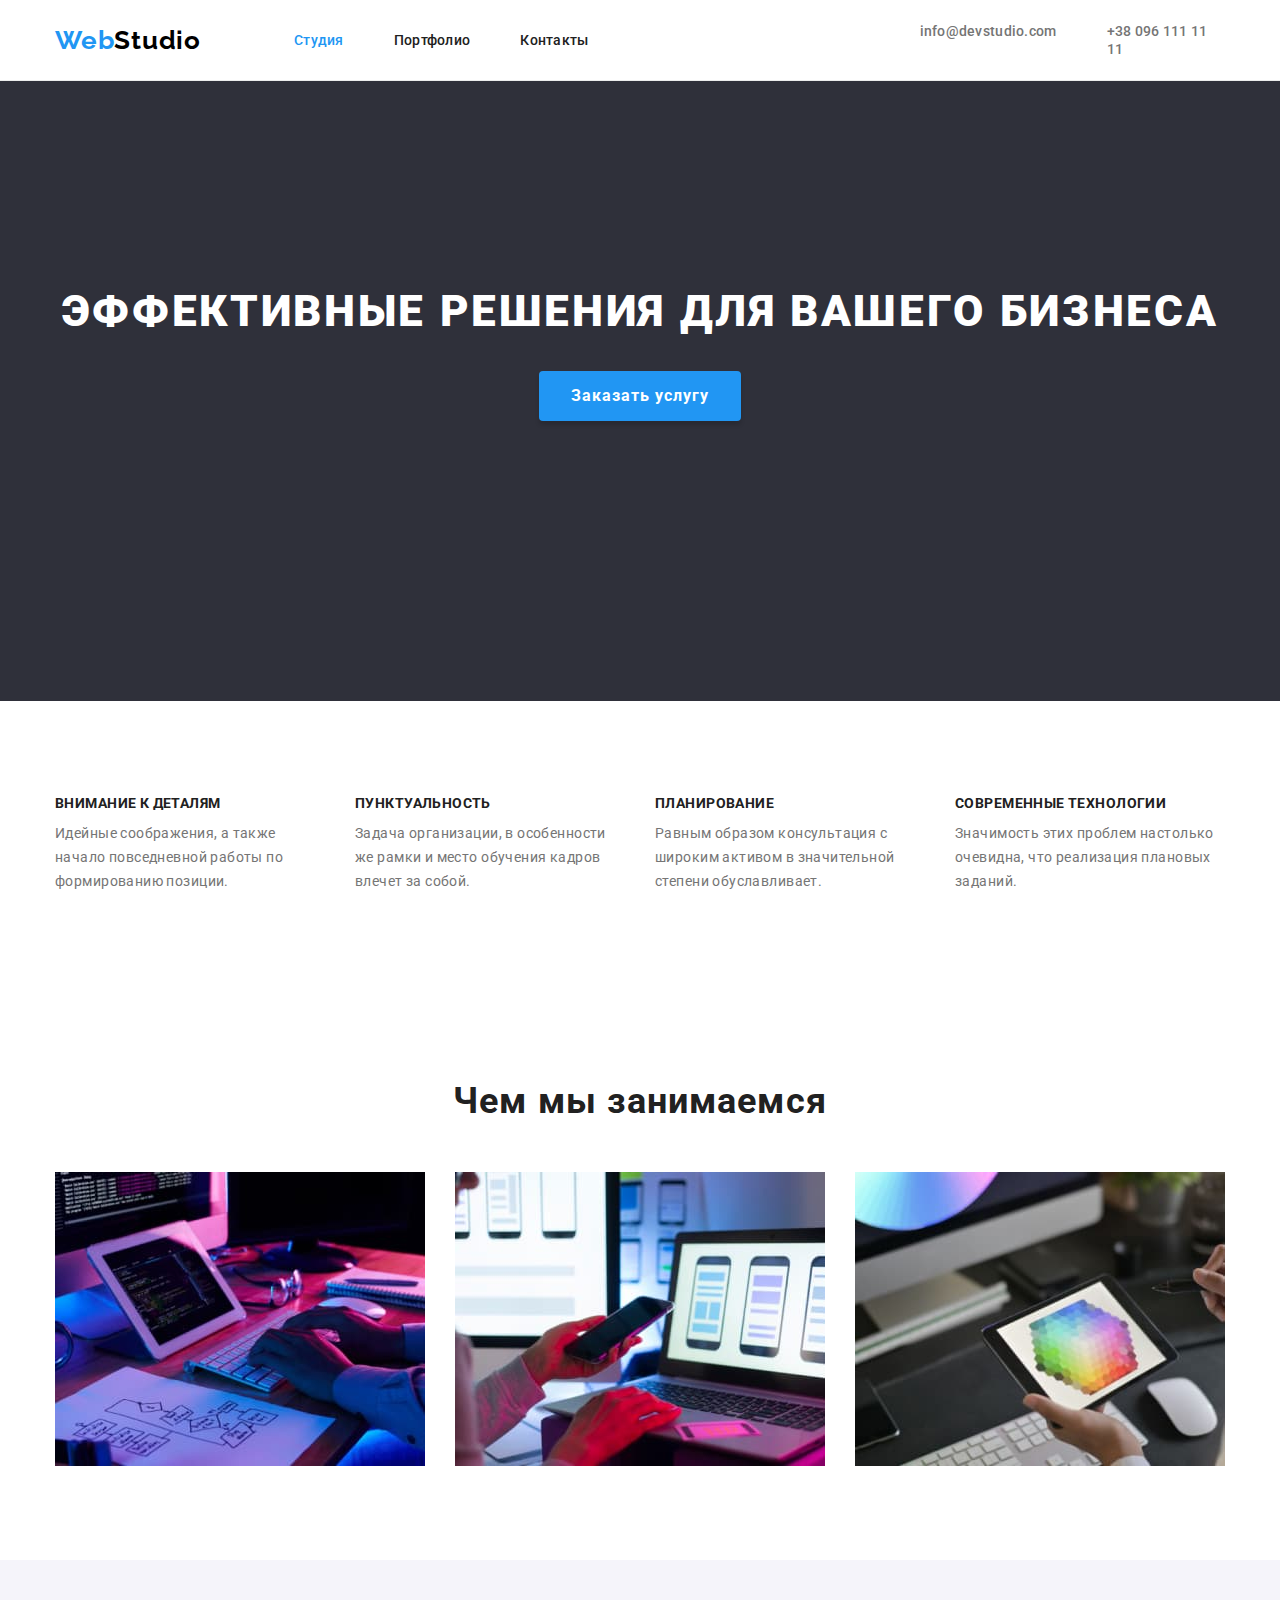
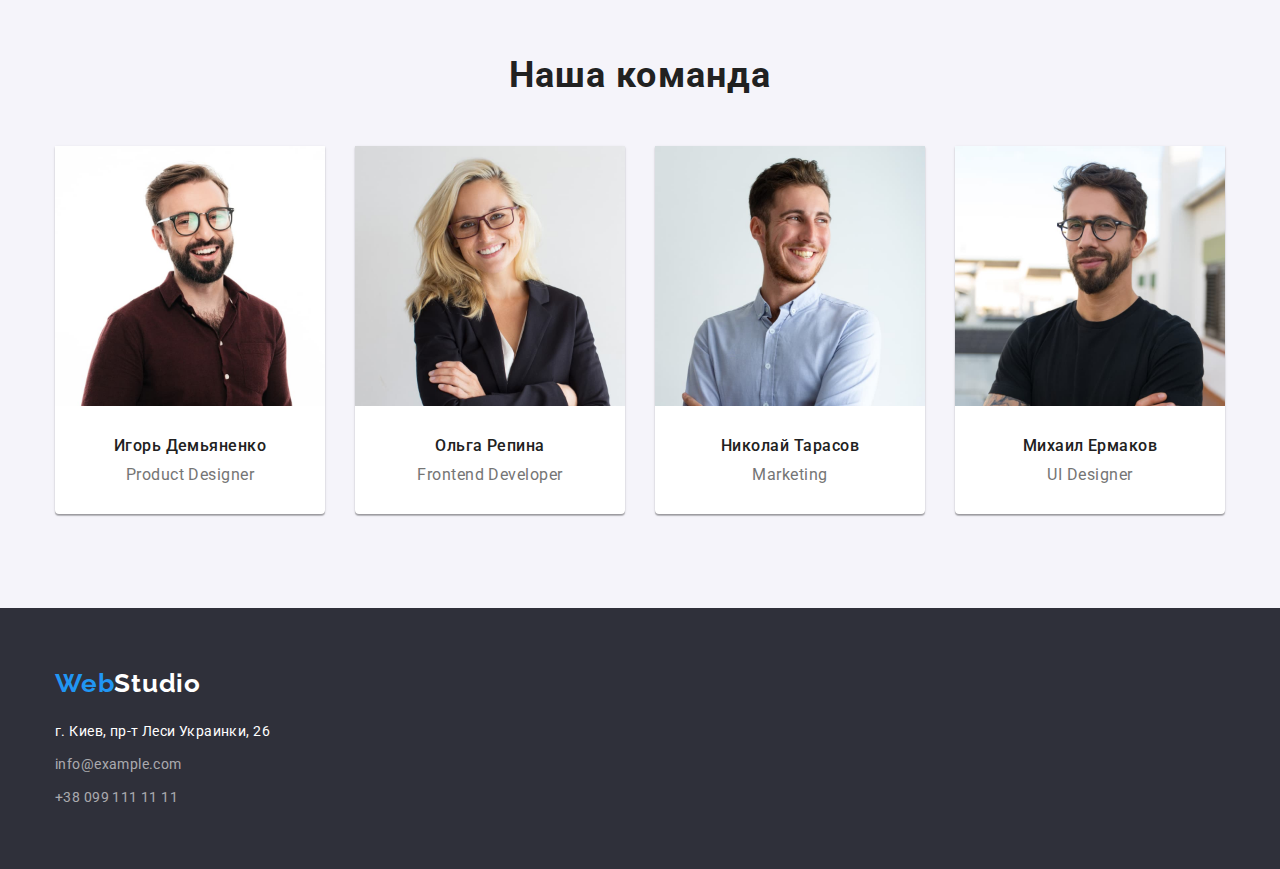
==== index.html @ 2824475a "Add files via upload" ====
<!DOCTYPE html>
<html lang="ru">
<head>
    <meta charset="UTF-8">
    <meta http-equiv="X-UA-Compatible" content="IE=edge">
    <meta name="viewport" content="width=device-width, initial-scale=1.0">
    <title>Studio</title>
    <link rel="preconnect" href="https://fonts.gstatic.com">
    <link href="https://fonts.googleapis.com/css2?family=Raleway:wght@700&family=Roboto:wght@400;500;700;900&display=swap" rel="stylesheet">
    <link rel="stylesheet" href="https://cdnjs.cloudflare.com/ajax/libs/modern-normalize/1.0.0/modern-normalize.css" type="text/css">
    <link rel="stylesheet" href="./css/styles.css">
</head>
    <body class="body">
        <!--Шапка сайта-->
        <header class="header">
        <div class="header-div container">                 
            <a class="logo" href="/"><span class="logo-word-color">Web</span>Studio</a>
            <nav class="navigation">
                <ul class="list">
                    <li class="navigation-list"><a class="link current" href="/">Студия</a></li>
                    <li class="navigation-list"><a class="link" href="portfolio.html">Портфолио</a></li>
                    <li class="navigation-list"><a class="link" href="">Контакты</a></li>
                </ul>
            </nav>
            <ul class="list" >
                <li class="header-contacts"><a class="contact-links" href="mailto:info@devstudio.com">info@devstudio.com</a></li>
                <li class="header-contacts"><a class="contact-links" href="tel:+380961111111">+38 096 111 11 11</a></li>
            </ul>
        </div>
        </header>
        <main>
            <!--Герой-->
            <section class="studio-h1-section" >
                <div class="container">
                <h1 class="main-title">Эффективные решения для вашего бизнеса</h1>
                <button class="button-studio" type="button">Заказать услугу</button>
                </div>
            </section>
            <!--Преимущества-->
            <section class="section">
                <div class="container">
                <ul class="list advanteges">
                    <li class="advanges-list-items">
                        <h3 class="advanteges-h3">Внимание к деталям</h3>
                        <p class="advanteges-paragraphs">Идейные соображения, а также начало повседневной работы по формированию позиции.</p>
                    </li>
                    <li class="advanges-list-items">
                        <h3 class="advanteges-h3">Пунктуальность</h3>
                        <p class="advanteges-paragraphs">Задача организации, в особенности же рамки и место обучения кадров влечет за собой.</p>
                    </li>
                    <li class="advanges-list-items">
                        <h3 class="advanteges-h3">Планирование</h3>
                        <p class="advanteges-paragraphs">Равным образом консультация с широким активом в значительной степени обуславливает.</p>
                    </li>
                    <li class="advanges-list-items">
                        <h3 class="advanteges-h3">Современные технологии</h3>
                        <p class="advanteges-paragraphs">Значимость этих проблем настолько очевидна, что реализация плановых заданий.</p>
                    </li>
                </ul>
                </div>
            </section>
            <!--Работа-->
            <section class="what-we-do section">
                <div class="container">
                <h2 class="what-we-do-h2">Чем мы занимаемся</h2>
                <ul class="list">
                    <li class="what-we-do-images"><img src="./images/img1.jpg" alt="Работа за компьютером" width="370" /></li>
                    <li class="what-we-do-images"><img src="./images/img2.jpg" alt="Телефон в руке" width="370" /></li>
                    <li class="what-we-do-images"><img src="./images/img3.jpg" alt="Планшет в руке" width="370" /></li>
                </ul>
                </div>
            </section>
            <!--Команда-->
            <section class="our-team section">
                <div class="container">
                <h2 class="our-team-h2">Наша команда</h2>
                <ul class="list">
                    <li class="team-list">
                        <img src="./images/img4.jpg" alt=":Igor Demyanenko" width="270" />
                        <div class="team-cards-text">
                        <h3 class="team-names">Игорь Демьяненко</h3>
                        <p class="team-paragraphs">Product Designer</p>
                        </div>
                    </li>
                    <li class="team-list">
                        <img src="./images/img5.jpg" alt=":Olga Repina" width="270" />
                        <div class="team-cards-text">
                        <h3 class="team-names">Ольга Репина</h3>
                        <p class="team-paragraphs">Frontend Developer</p>
                        </div>
                    </li>
                    <li class="team-list">
                        <img src="./images/img6.jpg" alt="Nikolai Taraov" width="270" />
                        <div class="team-cards-text">
                        <h3 class="team-names">Николай Тарасов</h3>
                        <p class="team-paragraphs">Marketing</p>
                        </div>
                    </li>
                    <li class="team-list">
                        <img src="./images/img7.jpg" alt="Mikhail Iermakov" width="270" />
                        <div class="team-cards-text">
                        <h3 class="team-names">Михаил Ермаков</h3>
                        <p class="team-paragraphs">UI Designer</p>
                        </div>
                    </li>
                </ul>
                </div>
            </section>
        </main>
        <!--Футер-->
        <footer class="footer">
            <div class="container">
            <a class="logo" href="/"><span class="logo-word-color">Web</span>Studio</a>
            <address>
                <ul class="footer-list">
                    <li class="footer-list-elemet">
                        <a class="map-link" href="https://goo.gl/maps/t6CX7T1XGi5ZjcM69" target="_blank"
                            rel="noopener noreferrer">
                            г. Киев, пр-т Леси Украинки, 26
                        </a>
                    </li>
                    <li class="footer-list-elemet"><a class="footer-contact-links" href="mailto:info@example.com">info@example.com</a></li>
                    <li class="footer-list-elemet"><a class="footer-contact-links" href="tel:+380991111111">+38 099 111 11 11</a></li>
                </ul>
            </address>
            </div>
        </footer>
    </body>
</html>
---- css/styles.css ----
:root {
    --footerlogo-collor: #ffffff;
    --main-text: Roboto;
    --logo-text: Raleway;
    --paragraphs-color: #757575;
    --background-color: #2F303A;
    --maintext-color: #212121;
    --hoverandfocus-color: #2196F3; 
    --maintitle-color: #ffffff;
    --logoblueword-color: #2196F3;
    --currentpage-color: #2196F3;
    --buttonsBG-color: #F5F4FA;
    --buttonwhitewords-color: #ffffff;
    --navigationborder-color: #ECECEC; 
    --itemsmargin: 30px;
    --bottommarginelements: 50px;
    --backgroundwhite-color: #FFFFFF;
    --ourteambackground-color: #F5F4FA;
    --griditem: 3;
    --margincard: 30px; 
    --porfolioborders: #EEEEEE;
}
h1,
h2,
h3,
h4,
h5,
h6,
p {
    margin: 0px; 
}
img {
    display: block;
    max-width: 100%;
    height: auto;
}

.container {
    width: 1200px;
    padding-left: 15px;
    padding-right: 15px;
    margin-left: auto;
    margin-right: auto;
}

.header-div {
    display:flex;
    align-items: center; 
}

.header {
    border-bottom: 1px, solid, var(--navigationborder-color);
    background-color: var(--backgroundwhite-color);     
    border-bottom: 1px solid var(--navigationborder-color);
}




.main-title  {
    font-weight: 900;
    font-size: 44px;
    line-height: 60px;
    text-align: center;
    letter-spacing: 0.06em;
    text-transform: uppercase;
    color: var(--maintitle-color);
}

.studio-h1-section  {
    background: var(--background-color);
    text-align: center;
    padding-top: 200px;
    padding-bottom: 280px;
}

.advanteges .advanges-list-items {
    flex-basis: calc((100% - 3 * var(--itemsmargin)) / 4);
}

.advanges-list-items:not(:last-child) {
    margin-right: var(--itemsmargin);
}

.advanteges-h3 {
    font-weight: bold;
    font-size: 14px;
    line-height: 16px;
    letter-spacing: 0.03em;
    text-transform: uppercase;
    color: var(--maintext-color);
    margin-bottom: 10px;
}

.advanteges-paragraphs {
    font-size: 14px;
    line-height: 24px;
    letter-spacing: 0.03em;
    color: var(--paragraphs-color);
}

.team-paragraphs {
    font-size: 16px;
    line-height: 19px;
    letter-spacing: 0.03em;
    color: var(--paragraphs-color);
    margin-top: 10px;
}

.team-cards-text {
    padding: 30px 55px;
    text-align: center;
}

.footer  {
    background: var(--background-color);
    padding-top: 60px;
    padding-bottom: 60px;
    
    
}

.map-link  {
    color:var(--footerlogo-collor);
    font-family: Roboto;
    font-style: normal;
    text-decoration: none;
    font-weight: normal;
    font-size: 14px;
    line-height: 24px;
    letter-spacing: 0.03em;
}

.map-link:focus,
.map-link:hover {
    color: var(--hoverandfocus-color);
}

body {
    font-family: Roboto, sans-serif;
    color: var(--maintext-color);
}




.logo {
    font-family: var(--logo-text);
    font-style: normal;
    font-weight: bold;
    font-size: 26px;
    line-height: 31px;
    letter-spacing: 0.03em;
    color: black;
    text-decoration: none;
    margin-right: 93px;
}

.logo-word-color {
    color:var(--logoblueword-color);
}



.link {
    color:var(--maintext-color) ;
}

.list {
    list-style-type: none;
    display: flex; 
    padding: 0px; 
    margin: 0px;
}

.footer-list {
    list-style-type: none; 
    padding-left: 0px;
    margin-top: 20px;
    margin-bottom: 0px;
} 

.footer-list-elemet:not(:last-child) {
    margin-bottom: 9px;
}

.list .navigation-list {
    font-weight: 500;
    font-size: 14px;
    line-height: 16px;
    letter-spacing: 0.02em;
    color: var(--maintext-color);
    
}

.navigation {
    display: flex;
}

.navigation-list {
    margin: auto; 
}

.list .navigation-list:not(:last-child),
.list .header-contacts:not(:last-child) {
    margin-right: 50px;
}

.navigation .list {
    margin-right: 331px;
    padding: 32px 0px;
}

.current {
    color: var(--currentpage-color);
}


.button {
    font-family: var(--main-text);
    cursor: pointer;
    color: var(--maintext-color);
    background-color: var(--buttonsBG-color);
    font-weight: 500;
    font-size: 16px;
    line-height: 26px;
    text-align: center;
    letter-spacing: 0.03em;
}

.button-studio {
    font-weight: 700;
    font-size: 16px;
    padding: 10px 32px;
    line-height: 30px;
    letter-spacing: 0.06em;
    color: var(--buttonwhitewords-color);
    background-color: var(--logoblueword-color);
    cursor: pointer;
    min-width: 200px;
    border-radius: 4px;
    box-shadow: 0px 4px 4px rgba(0, 0, 0, 0.15);
    border-style: unset;
    margin-top: var(--itemsmargin);
}

.button-portfolio {
    font-weight: 500;
    font-size: 16px;
    line-height: 26px;
    text-align: center;
    letter-spacing: 0.03em;
    background: var(--buttonsBG-color);
    border-radius: 4px;
    border-style: unset;
    padding: 6px 22px ;
} 

.button-portfolio:hover,
.button-portfolio:focus {
    color: var(--buttonwhitewords-color);
    background-color: var(--hoverandfocus-color);
}

.portfolio-buttons-list {
    justify-content: center;
    padding-bottom:16px;
    margin-bottom: 4px;
}



.filter-buttons {
    border-radius: 4px;
    border-style: unset;
    background-color: var(--buttonsBG-color);
}

.filter-buttons:not(:last-child) {
    margin-right: 8px; 
}

.button:hover,
.button:focus {
    color: var(--buttonwhitewords-color);
    background-color: var(--hoverandfocus-color);
}

.what-we-do-h2 {
    font-weight: bold;
    font-size: 36px;
    line-height: 1.16.;
    text-align: center;
    letter-spacing: 0.03em;
    color: var(--maintext-color);
    margin-bottom: var(--bottommarginelements);
}

.what-we-do-images:not(:last-child) {
    margin-right: var(--itemsmargin);
}

.contact-links {
    font-weight: 500;
    font-size: 14px;
    line-height: 16px;
    letter-spacing: 0.02em;
    color: var(--paragraphs-color);
    list-style-type: none; 
}

.footer-contact-links {
    font-style: normal;
    font-weight: normal;
    font-size: 14px;
    line-height: 24px;
    letter-spacing: 0.03em;
    color: rgba(255, 255, 255, 0.6);
    text-decoration: none;
    list-style-type: none; 
}

.link,
.contact-links {
    text-decoration: none;
}

.link:hover,
.link:focus {
    color: var(--hoverandfocus-color);
}

.contact-links:focus,
.contact-links:hover,
.footer-contact-links:hover,
.footer-contact-links:focus {
    color: var(--hoverandfocus-color);
}

.examples-h3 {
    font-weight: bold;
    font-size: 18px;
    line-height: 36px;
    letter-spacing: 0.06em;
}
.examples-p {
    font-weight: normal;
    font-size: 16px;
    line-height: 30px;
    letter-spacing: 0.03em;
    color: var(--paragraphs-color);
}

.footer .logo {
    color: var(--footerlogo-collor);
    margin-top: 60px;
}


.our-team-h2 {
    font-weight: bold;
    font-size: 36px;
    line-height: 42px;
    text-align: center;
    letter-spacing: 0.03em;
    color: var(--maintext-color);
    margin-bottom: var(--bottommarginelements);
}

.our-team {
    background-color: var(--ourteambackground-color);
}

.team-names {
    font-weight: 500;
    font-size: 16px;
    line-height: 19px;
    text-align: center;
    letter-spacing: 0.03em;
    color: var(--maintext-color);
}

.team-list:not(:last-child){
    margin-right:var(--itemsmargin);
}

.team-list {
    background-color: var(--maintitle-color);
    text-align: center;
    box-shadow: 0px 1px 3px rgba(0, 0, 0, 0.12), 0px 1px 1px rgba(0, 0, 0, 0.14), 0px 2px 1px rgba(0, 0, 0, 0.2);
    border-radius: 0px 0px 4px 4px;
}


.section {
    padding-top: 94px;
    padding-bottom: 94px;
} 

.examples-list-elements {
    margin-left: var(--margincard);
    margin-top: var(--margincard); 
    flex-basis: calc((100% - 3 * var(--margincard)) / 3);
}

.examples {
    display: flex;
    flex-wrap: wrap;
    margin-left: calc(-1 * var(--margincard))
} 

.examples-list-atributes{
    padding: 20px 24px;
    border-right: 1px solid var(--porfolioborders);
    border-bottom: 1px solid var(--porfolioborders);
    border-left: 1px solid var(--porfolioborders);
}
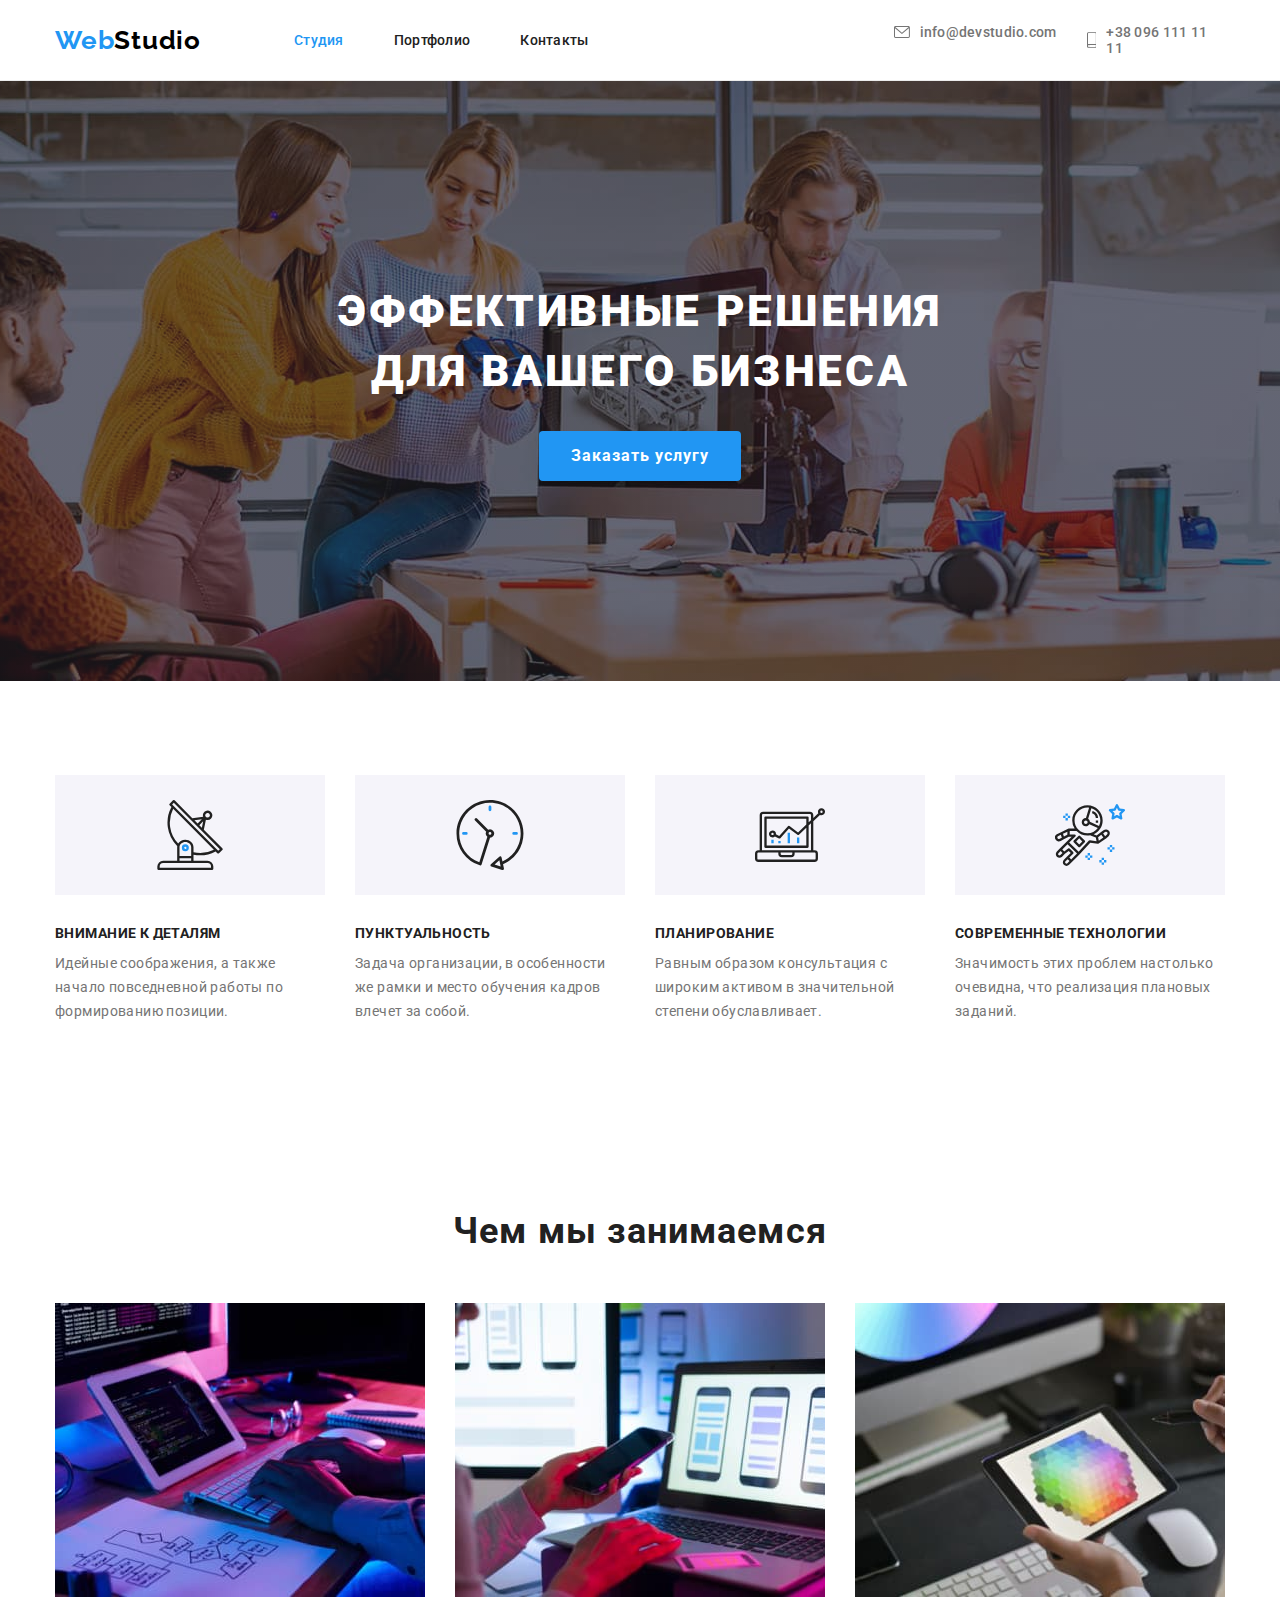
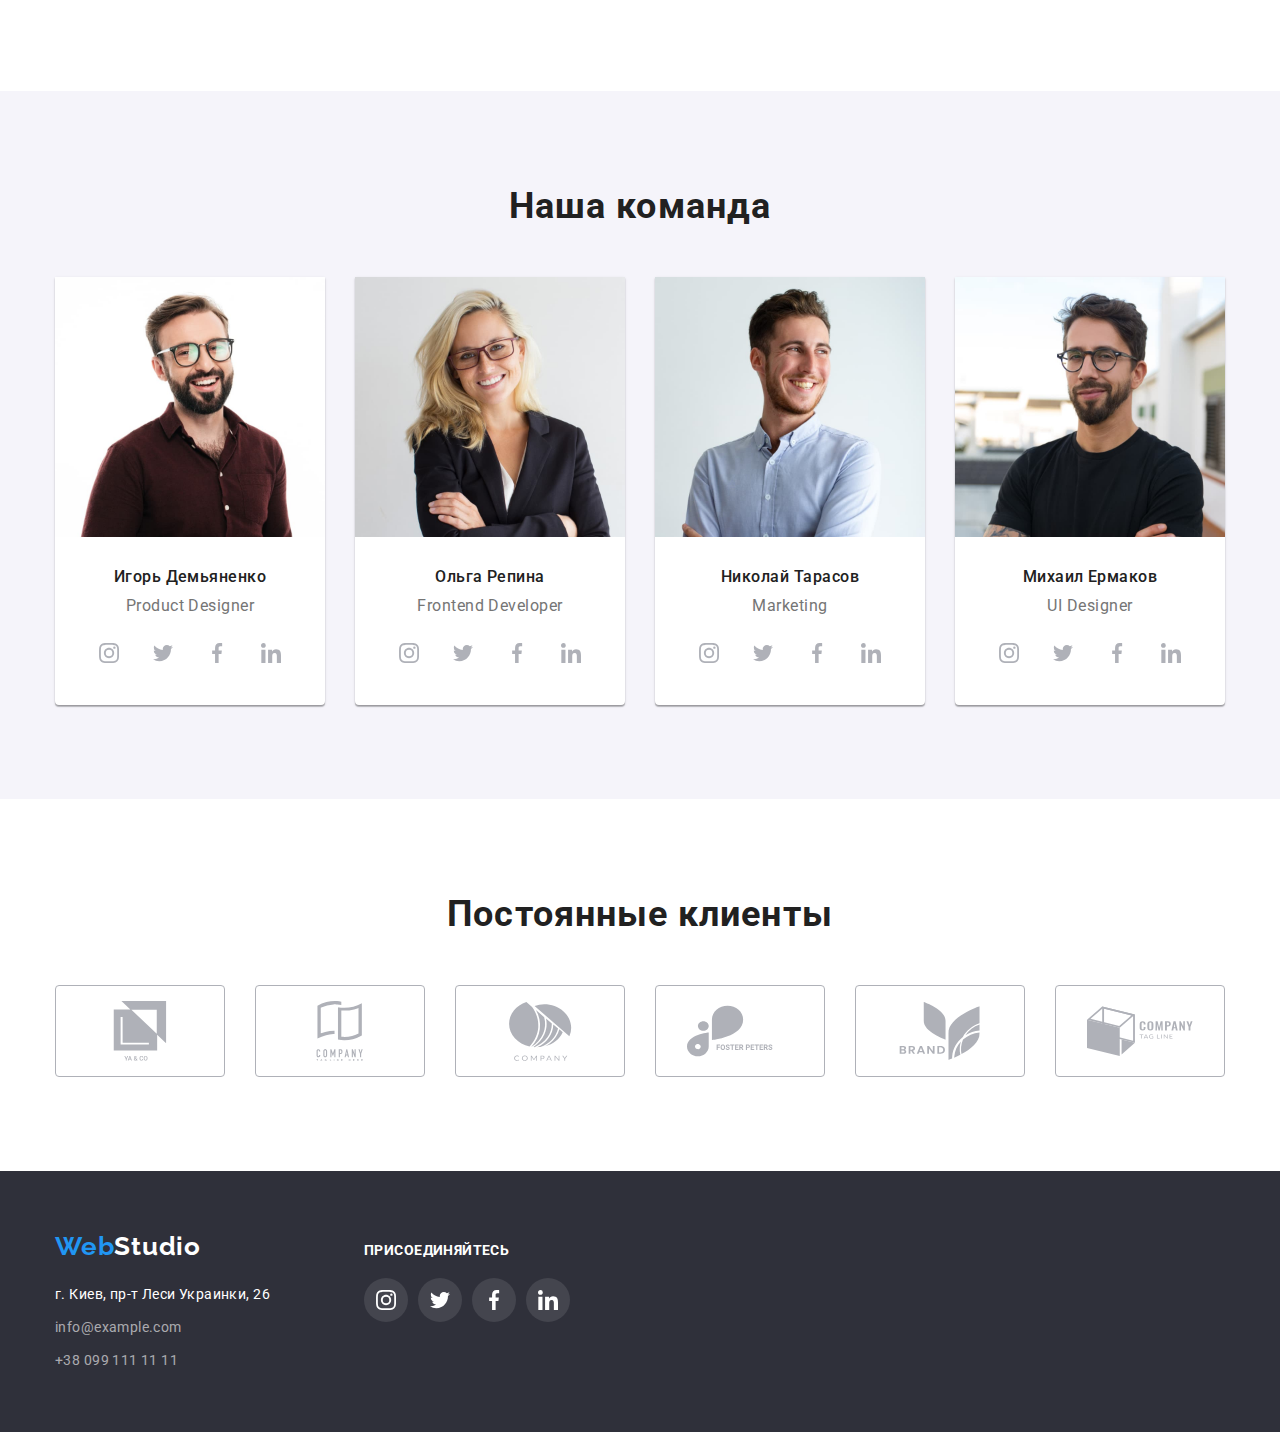
==== commit a9dfb2c1: "apdates for HW-04" ====
--- a/index.html
+++ b/index.html
@@ -22,15 +22,29 @@
                     <li class="navigation-list"><a class="link" href="">Контакты</a></li>
                 </ul>
             </nav>
-            <ul class="list" >
-                <li class="header-contacts"><a class="contact-links" href="mailto:info@devstudio.com">info@devstudio.com</a></li>
-                <li class="header-contacts"><a class="contact-links" href="tel:+380961111111">+38 096 111 11 11</a></li>
+            <ul class="list " >
+                <li class="header-contacts">
+                    <a class="contact-links" href="mailto:info@devstudio.com">
+                        <svg class="contacts-icons-top" width="16" height="12">
+                            <use href="./images/icons.svg#mail"></use>
+                        </svg>
+                    info@devstudio.com
+                    </a>
+                </li>
+                <li class="header-contacts">
+                    <a class="contact-links" href="tel:+380961111111">
+                        <svg class="contacts-icons-top" width="10" height="16">
+                            <use href="./images/icons.svg#smartphone"></use>
+                        </svg>
+                    +38 096 111 11 11
+                    </a>
+                </li>
             </ul>
         </div>
         </header>
         <main>
             <!--Герой-->
-            <section class="studio-h1-section" >
+            <section class="studio-h1-section hero" >
                 <div class="container">
                 <h1 class="main-title">Эффективные решения для вашего бизнеса</h1>
                 <button class="button-studio" type="button">Заказать услугу</button>
@@ -41,18 +55,38 @@
                 <div class="container">
                 <ul class="list advanteges">
                     <li class="advanges-list-items">
+                        <div class="advanges-list-items-icons">
+                            <svg width="70" height="70">
+                                <use href="../images/icons.svg#antenna"></use>
+                            </svg>
+                        </div>
                         <h3 class="advanteges-h3">Внимание к деталям</h3>
                         <p class="advanteges-paragraphs">Идейные соображения, а также начало повседневной работы по формированию позиции.</p>
                     </li>
                     <li class="advanges-list-items">
+                        <div class="advanges-list-items-icons">
+                            <svg width="70" height="70">
+                                <use href="../images/icons.svg#clock"></use>
+                            </svg>
+                        </div>
                         <h3 class="advanteges-h3">Пунктуальность</h3>
                         <p class="advanteges-paragraphs">Задача организации, в особенности же рамки и место обучения кадров влечет за собой.</p>
                     </li>
                     <li class="advanges-list-items">
+                        <div class="advanges-list-items-icons">
+                            <svg width="70" height="70">
+                                <use href="../images/icons.svg#diagram"></use>
+                            </svg>
+                        </div>
                         <h3 class="advanteges-h3">Планирование</h3>
                         <p class="advanteges-paragraphs">Равным образом консультация с широким активом в значительной степени обуславливает.</p>
                     </li>
                     <li class="advanges-list-items">
+                        <div class="advanges-list-items-icons">
+                            <svg width="70" height="70">
+                                <use href="../images/icons.svg#astronaut"></use>
+                            </svg>
+                        </div>
                         <h3 class="advanteges-h3">Современные технологии</h3>
                         <p class="advanteges-paragraphs">Значимость этих проблем настолько очевидна, что реализация плановых заданий.</p>
                     </li>
@@ -80,6 +114,36 @@
                         <div class="team-cards-text">
                         <h3 class="team-names">Игорь Демьяненко</h3>
                         <p class="team-paragraphs">Product Designer</p>
+                        <ul class="list team-social-links-list">
+                            <li class="team-social-links-icons">
+                                <a class="team-social-icons-link" href="" target="_blank" rel="noopenerer noreferrer">
+                                    <svg class="team-social-icons" width="20" height="20">
+                                        <use href="../images/icons.svg#instagram"></use>
+                                    </svg>
+                                </a>
+                            </li>
+                            <li class="team-social-links-icons">
+                                <a class="team-social-icons-link" href="" target="_blank" rel="noopenerer noreferrer">
+                                    <svg class="team-social-icons" width="20" height="20">
+                                        <use href="../images/icons.svg#twitter"></use>
+                                    </svg>
+                                </a>
+                            </li>
+                            <li class="team-social-links-icons">
+                                <a class="team-social-icons-link" href="" target="_blank" rel="noopenerer noreferrer">
+                                    <svg class="team-social-icons" width="20" height="20">
+                                        <use href="../images/icons.svg#facebook"></use>
+                                    </svg>
+                                </a>
+                            </li>
+                            <li class="team-social-links-icons">
+                                <a class="team-social-icons-link" href="" target="_blank" rel="noopenerer noreferrer">
+                                    <svg class="team-social-icons" width="20" height="20">
+                                        <use href="../images/icons.svg#linkedin"></use>
+                                    </svg>
+                                </a>
+                            </li>
+                        </ul>
                         </div>
                     </li>
                     <li class="team-list">
@@ -87,6 +151,36 @@
                         <div class="team-cards-text">
                         <h3 class="team-names">Ольга Репина</h3>
                         <p class="team-paragraphs">Frontend Developer</p>
+                        <ul class="list team-social-links-list">
+                            <li class="team-social-links-icons">
+                                <a class="team-social-icons-link" href="" target="_blank" rel="noopenerer noreferrer">
+                                    <svg class="team-social-icons" width="20" height="20">
+                                        <use href="../images/icons.svg#instagram"></use>
+                                    </svg>
+                                </a>
+                            </li>
+                            <li class="team-social-links-icons">
+                                <a class="team-social-icons-link" href="" target="_blank" rel="noopenerer noreferrer">
+                                    <svg class="team-social-icons" width="20" height="20">
+                                        <use href="../images/icons.svg#twitter"></use>
+                                    </svg>
+                                </a>
+                            </li>
+                            <li class="team-social-links-icons">
+                                <a class="team-social-icons-link" href="" target="_blank" rel="noopenerer noreferrer">
+                                    <svg class="team-social-icons" width="20" height="20">
+                                        <use href="../images/icons.svg#facebook"></use>
+                                    </svg>
+                                </a>
+                            </li>
+                            <li class="team-social-links-icons">
+                                <a class="team-social-icons-link" href="" target="_blank" rel="noopenerer noreferrer">
+                                    <svg class="team-social-icons" width="20" height="20">
+                                        <use href="../images/icons.svg#linkedin"></use>
+                                    </svg>
+                                </a>
+                            </li>
+                        </ul>
                         </div>
                     </li>
                     <li class="team-list">
@@ -94,6 +188,36 @@
                         <div class="team-cards-text">
                         <h3 class="team-names">Николай Тарасов</h3>
                         <p class="team-paragraphs">Marketing</p>
+                        <ul class="list team-social-links-list">
+                            <li class="team-social-links-icons">
+                                <a class="team-social-icons-link" href="" target="_blank" rel="noopenerer noreferrer">
+                                    <svg class="team-social-icons" width="20" height="20">
+                                        <use href="../images/icons.svg#instagram"></use>
+                                    </svg>
+                                </a>
+                            </li>
+                            <li class="team-social-links-icons">
+                                <a class="team-social-icons-link" href="" target="_blank" rel="noopenerer noreferrer">
+                                    <svg class="team-social-icons" width="20" height="20">
+                                        <use href="../images/icons.svg#twitter"></use>
+                                    </svg>
+                                </a>
+                            </li>
+                            <li class="team-social-links-icons">
+                                <a class="team-social-icons-link" href="" target="_blank" rel="noopenerer noreferrer">
+                                    <svg class="team-social-icons" width="20" height="20">
+                                        <use href="../images/icons.svg#facebook"></use>
+                                    </svg>
+                                </a>
+                            </li>
+                            <li class="team-social-links-icons">
+                                <a class="team-social-icons-link" href="" target="_blank" rel="noopenerer noreferrer">
+                                    <svg class="team-social-icons" width="20" height="20">
+                                        <use href="../images/icons.svg#linkedin"></use>
+                                    </svg>
+                                </a>
+                            </li>
+                        </ul>
                         </div>
                     </li>
                     <li class="team-list">
@@ -101,7 +225,87 @@
                         <div class="team-cards-text">
                         <h3 class="team-names">Михаил Ермаков</h3>
                         <p class="team-paragraphs">UI Designer</p>
-                        </div>
+                        <ul class="list team-social-links-list">
+                            <li class="team-social-links-icons">
+                                <a class="team-social-icons-link" href="" target="_blank" rel="noopenerer noreferrer">
+                                    <svg class="team-social-icons" width="20" height="20">
+                                        <use href="../images/icons.svg#instagram"></use>
+                                    </svg>
+                                </a>
+                            </li>
+                            <li class="team-social-links-icons">
+                                <a class="team-social-icons-link" href="" target="_blank" rel="noopenerer noreferrer">
+                                    <svg class="team-social-icons" width="20" height="20">
+                                        <use href="../images/icons.svg#twitter"></use>
+                                    </svg>
+                                </a>
+                            </li>
+                            <li class="team-social-links-icons">
+                                <a class="team-social-icons-link" href="" target="_blank" rel="noopenerer noreferrer">
+                                    <svg class="team-social-icons" width="20" height="20">
+                                        <use href="../images/icons.svg#facebook"></use>
+                                    </svg>
+                                </a>
+                            </li>
+                            <li class="team-social-links-icons">
+                                <a class="team-social-icons-link" href="" target="_blank" rel="noopenerer noreferrer">
+                                    <svg class="team-social-icons" width="20" height="20">
+                                        <use href="../images/icons.svg#linkedin"></use>
+                                    </svg>
+                                </a>
+                            </li>
+                        </ul>
+                        </div>
+                    </li>
+                </ul>
+                </div>
+            </section>
+            <!--Клиенты-->
+            <section class="section our-clients-section">
+                <div class="container">
+                <h2 class="our-clients-h2">Постоянные клиенты</h2>
+                <ul class="list our-clients-list">
+                    <li class="our-clients-list-item">
+                        <a class="our-clients-links" href="" target="_blank" rel="noopener noreferrer">
+                            <svg class="our-clients-icons" width="106" height="60">
+                                <use href="../images/icons.svg#group-1"></use>
+                            </svg>
+                        </a>
+                    </li>
+                    <li class="our-clients-list-item">
+                        <a class="our-clients-links" href=""  target="_blank" rel="noopener noreferrer">
+                            <svg class="our-clients-icons" width="106" height="60">
+                                <use href="../images/icons.svg#group-2"></use>
+                            </svg>
+                        </a>
+                    </li>
+                    <li class="our-clients-list-item">
+                        <a class="our-clients-links" href=""  target="_blank" rel="noopener noreferrer">
+                            <svg class="our-clients-icons" width="106" height="60">
+                                <use href="../images/icons.svg#group-3"></use>
+                            </svg>
+                        </a>
+                    </li>
+                    <li class="our-clients-list-item">
+                        <a class="our-clients-links" href=""  target="_blank" rel="noopener noreferrer">
+                            <svg class="our-clients-icons" width="106" height="60">
+                                <use href="../images/icons.svg#group-4"></use>
+                            </svg>
+                        </a>
+                    </li>
+                    <li class="our-clients-list-item">
+                        <a class="our-clients-links" href=""  target="_blank" rel="noopener noreferrer">
+                            <svg class="our-clients-icons" width="106" height="60">
+                                <use href="../images/icons.svg#group-5"></use>
+                            </svg>
+                        </a>
+                    </li>
+                    <li class="our-clients-list-item">
+                        <a class="our-clients-links " href=""  target="_blank" rel="noopener noreferrer">
+                            <svg class="our-clients-icons" width="106" height="60">
+                                <use href="../images/icons.svg#group-6"></use>
+                            </svg>
+                        </a>
                     </li>
                 </ul>
                 </div>
@@ -109,9 +313,10 @@
         </main>
         <!--Футер-->
         <footer class="footer">
-            <div class="container">
-            <a class="logo" href="/"><span class="logo-word-color">Web</span>Studio</a>
+            <div class="container footer-container">
             <address>
+                <div class="footer-adress-container">
+                    <a class="logo" href="/"><span class="logo-word-color">Web</span>Studio</a>
                 <ul class="footer-list">
                     <li class="footer-list-elemet">
                         <a class="map-link" href="https://goo.gl/maps/t6CX7T1XGi5ZjcM69" target="_blank"
@@ -122,7 +327,43 @@
                     <li class="footer-list-elemet"><a class="footer-contact-links" href="mailto:info@example.com">info@example.com</a></li>
                     <li class="footer-list-elemet"><a class="footer-contact-links" href="tel:+380991111111">+38 099 111 11 11</a></li>
                 </ul>
+                </div>
             </address>
+                <div>
+                <h3 class="footer-social-links-h3">Присоединяйтесь</h3>
+                <ul class="list footer-social-list">
+                    <li class="footer-social-list-item">
+                        <a class="footer-social-links" href="" target="_blank" rel="noopener noreferrer">
+                            <svg class="footer-social-icons" width="20" height="20">
+                                <use href="../images/icons.svg#instagram"></use>
+                            </svg>
+                        </a>
+                    </li>
+                    <li class="footer-social-list-item">
+                        <a class="footer-social-links" href="" target="_blank" rel="noopener noreferrer">
+                            <svg class="footer-social-icons" width="20" height="20">
+                                <use href="../images/icons.svg#twitter"></use>
+                            </svg>
+                        </a>
+                    </li>
+                    <li class="footer-social-list-item">
+                        <a class="footer-social-links" href="" target="_blank" rel="noopener noreferrer">
+                            <svg class="footer-social-icons" width="20" height="20">
+                                <use href="../images/icons.svg#facebook"></use>
+                            </svg>
+                        </a>
+                    </li>
+                    <li class="footer-social-list-item">
+                        <a class="footer-social-links" href="" target="_blank" rel="noopener noreferrer">
+                            <svg class="footer-social-icons" width="20" height="20">
+                                <use href="../images/icons.svg#linkedin"></use>
+                            </svg>
+                        </a>
+                    </li>
+
+                </ul>
+                </div>
+            
             </div>
         </footer>
     </body>
--- a/css/styles.css
+++ b/css/styles.css
@@ -1,24 +1,32 @@
 :root {
-    --footerlogo-collor: #ffffff;
-    --main-text: Roboto;
-    --logo-text: Raleway;
-    --paragraphs-color: #757575;
-    --background-color: #2F303A;
-    --maintext-color: #212121;
-    --hoverandfocus-color: #2196F3; 
-    --maintitle-color: #ffffff;
-    --logoblueword-color: #2196F3;
-    --currentpage-color: #2196F3;
-    --buttonsBG-color: #F5F4FA;
-    --buttonwhitewords-color: #ffffff;
-    --navigationborder-color: #ECECEC; 
-    --itemsmargin: 30px;
-    --bottommarginelements: 50px;
-    --backgroundwhite-color: #FFFFFF;
-    --ourteambackground-color: #F5F4FA;
-    --griditem: 3;
-    --margincard: 30px; 
-    --porfolioborders: #EEEEEE;
+  --footerlogo-collor: #ffffff;
+  --main-text: Roboto;
+  --logo-text: Raleway;
+  --paragraphs-color: #757575;
+  --background-color: #2f303a;
+  --maintext-color: #212121;
+  --hoverandfocus-color: #2196f3;
+  --maintitle-color: #ffffff;
+  --logoblueword-color: #2196f3;
+  --currentpage-color: #2196f3;
+  --buttonsBG-color: #f5f4fa;
+  --buttonwhitewords-color: #ffffff;
+  --navigationborder-color: #ececec;
+  --itemsmargin: 30px;
+  --bottommarginelements: 50px;
+  --backgroundwhite-color: #ffffff;
+  --ourteambackground-color: #f5f4fa;
+  --griditem: 3;
+  --margincard: 30px;
+  --porfolioborders: #eeeeee;
+  --backgroundgradient-color: rgba(47, 48, 58, 0.4);
+  --iconstop-color: #757575;
+  --svgicons-color: #afb1b8;
+  --focusicons-color: #ffffff;
+  --clientsborder-color: #afb1b8;
+  --clientsicon-color: #afb1b8;
+  --footerh3text-color: #ffffff;
+  --footersociallinks-color: #ffffff;
 }
 h1,
 h2,
@@ -27,394 +35,559 @@
 h5,
 h6,
 p {
-    margin: 0px; 
+  margin: 0px;
 }
 img {
-    display: block;
-    max-width: 100%;
-    height: auto;
+  display: block;
+  max-width: 100%;
+  height: auto;
 }
 
 .container {
-    width: 1200px;
-    padding-left: 15px;
-    padding-right: 15px;
-    margin-left: auto;
-    margin-right: auto;
+  width: 1200px;
+  padding-left: 15px;
+  padding-right: 15px;
+  margin-left: auto;
+  margin-right: auto;
 }
 
 .header-div {
-    display:flex;
-    align-items: center; 
+  display: flex;
+  align-items: center;
 }
 
 .header {
-    border-bottom: 1px, solid, var(--navigationborder-color);
-    background-color: var(--backgroundwhite-color);     
-    border-bottom: 1px solid var(--navigationborder-color);
-}
-
-
-
-
-.main-title  {
-    font-weight: 900;
-    font-size: 44px;
-    line-height: 60px;
-    text-align: center;
-    letter-spacing: 0.06em;
-    text-transform: uppercase;
-    color: var(--maintitle-color);
-}
-
-.studio-h1-section  {
-    background: var(--background-color);
-    text-align: center;
-    padding-top: 200px;
-    padding-bottom: 280px;
+  border-bottom: 1px, solid, var(--navigationborder-color);
+  background-color: var(--backgroundwhite-color);
+  border-bottom: 1px solid var(--navigationborder-color);
+}
+
+.main-title {
+  font-weight: 900;
+  font-size: 44px;
+  line-height: 60px;
+  text-align: center;
+  letter-spacing: 0.06em;
+  text-transform: uppercase;
+  color: var(--maintitle-color);
+  max-width: 696px;
+  margin-left: auto;
+  margin-right: auto;
+}
+
+.studio-h1-section {
+  background: var(--background-color);
+  text-align: center;
+  padding-top: 200px;
+  padding-bottom: 280px;
+}
+
+.hero {
+  max-width: 1600px;
+  height: 600px;
+  margin-left: auto;
+  margin-right: auto;
+  background-image: linear-gradient(
+      var(--backgroundgradient-color),
+      var(--backgroundgradient-color)
+    ),
+    url("../images/backgraund.jpg");
+  background-repeat: no-repeat;
+  background-position: center;
+  background-size: cover;
 }
 
 .advanteges .advanges-list-items {
-    flex-basis: calc((100% - 3 * var(--itemsmargin)) / 4);
+  flex-basis: calc((100% - 3 * var(--itemsmargin)) / 4);
 }
 
 .advanges-list-items:not(:last-child) {
-    margin-right: var(--itemsmargin);
+  margin-right: var(--itemsmargin);
 }
 
 .advanteges-h3 {
-    font-weight: bold;
-    font-size: 14px;
-    line-height: 16px;
-    letter-spacing: 0.03em;
-    text-transform: uppercase;
-    color: var(--maintext-color);
-    margin-bottom: 10px;
+  font-weight: bold;
+  font-size: 14px;
+  line-height: 16px;
+  letter-spacing: 0.03em;
+  text-transform: uppercase;
+  color: var(--maintext-color);
+  margin-bottom: 10px;
+}
+
+.advanges-list-items-icons {
+  display: flex;
+  height: 120px;
+  background-color: var(--buttonsBG-color);
+  margin-bottom: 30px;
+  align-items: center;
+  justify-content: center;
 }
 
 .advanteges-paragraphs {
-    font-size: 14px;
-    line-height: 24px;
-    letter-spacing: 0.03em;
-    color: var(--paragraphs-color);
+  font-size: 14px;
+  line-height: 24px;
+  letter-spacing: 0.03em;
+  color: var(--paragraphs-color);
 }
 
 .team-paragraphs {
-    font-size: 16px;
-    line-height: 19px;
-    letter-spacing: 0.03em;
-    color: var(--paragraphs-color);
-    margin-top: 10px;
+  font-size: 16px;
+  line-height: 19px;
+  letter-spacing: 0.03em;
+  color: var(--paragraphs-color);
+  margin-top: 10px;
 }
 
 .team-cards-text {
-    padding: 30px 55px;
-    text-align: center;
-}
-
-.footer  {
-    background: var(--background-color);
-    padding-top: 60px;
-    padding-bottom: 60px;
-    
-    
-}
-
-.map-link  {
-    color:var(--footerlogo-collor);
-    font-family: Roboto;
-    font-style: normal;
-    text-decoration: none;
-    font-weight: normal;
-    font-size: 14px;
-    line-height: 24px;
-    letter-spacing: 0.03em;
+  padding: 30px 32px;
+  text-align: center;
+}
+
+.footer {
+  background: var(--background-color);
+  padding-top: 60px;
+  padding-bottom: 60px;
+}
+
+.map-link {
+  color: var(--footerlogo-collor);
+  font-family: Roboto;
+  font-style: normal;
+  text-decoration: none;
+  font-weight: normal;
+  font-size: 14px;
+  line-height: 24px;
+  letter-spacing: 0.03em;
 }
 
 .map-link:focus,
 .map-link:hover {
-    color: var(--hoverandfocus-color);
+  color: var(--hoverandfocus-color);
 }
 
 body {
-    font-family: Roboto, sans-serif;
-    color: var(--maintext-color);
-}
-
-
-
+  font-family: Roboto, sans-serif;
+  color: var(--maintext-color);
+}
 
 .logo {
-    font-family: var(--logo-text);
-    font-style: normal;
-    font-weight: bold;
-    font-size: 26px;
-    line-height: 31px;
-    letter-spacing: 0.03em;
-    color: black;
-    text-decoration: none;
-    margin-right: 93px;
+  font-family: var(--logo-text);
+  font-style: normal;
+  font-weight: bold;
+  font-size: 26px;
+  line-height: 31px;
+  letter-spacing: 0.03em;
+  color: black;
+  text-decoration: none;
+  margin-right: 93px;
 }
 
 .logo-word-color {
-    color:var(--logoblueword-color);
-}
-
-
+  color: var(--logoblueword-color);
+}
 
 .link {
-    color:var(--maintext-color) ;
+  color: var(--maintext-color);
 }
 
 .list {
-    list-style-type: none;
-    display: flex; 
-    padding: 0px; 
-    margin: 0px;
+  list-style: none;
+  display: flex;
+  padding: 0px;
+  margin: 0px;
 }
 
 .footer-list {
-    list-style-type: none; 
-    padding-left: 0px;
-    margin-top: 20px;
-    margin-bottom: 0px;
-} 
+  list-style-type: none;
+  padding-left: 0px;
+  margin-top: 20px;
+  margin-bottom: 0px;
+}
 
 .footer-list-elemet:not(:last-child) {
-    margin-bottom: 9px;
+  margin-bottom: 9px;
+}
+
+.footer-social-links-h3 {
+  font-family: Roboto;
+  font-style: normal;
+  font-weight: bold;
+  font-size: 14px;
+  line-height: 16px;
+  letter-spacing: 0.03em;
+  text-transform: uppercase;
+  color: var(--footerh3text-color);
+  margin-bottom: 20px;
+}
+
+.footer-social-list {
+  display: inline-flex;
+}
+
+.footer-social-list-item:not(:last-child) {
+  margin-right: 10px;
+}
+
+.footer-social-links {
+  display: flex;
+  align-items: center;
+  justify-content: center;
+  width: 44px;
+  height: 44px;
+  border-radius: 50%;
+  background: rgba(255, 255, 255, 0.1);
+}
+
+.footer-social-icons {
+  fill: var(--footersociallinks-color);
+}
+
+.footer-social-links:hover,
+.footer-social-links:focus {
+  background-color: var(--hoverandfocus-color);
+}
+
+.footer-container {
+  display: flex;
+  align-items: baseline;
+}
+
+.footer-adress-container {
+  margin-right: 70px;
 }
 
 .list .navigation-list {
-    font-weight: 500;
-    font-size: 14px;
-    line-height: 16px;
-    letter-spacing: 0.02em;
-    color: var(--maintext-color);
-    
+  font-weight: 500;
+  font-size: 14px;
+  line-height: 16px;
+  letter-spacing: 0.02em;
+  color: var(--maintext-color);
 }
 
 .navigation {
-    display: flex;
+  display: flex;
 }
 
 .navigation-list {
-    margin: auto; 
-}
-
-.list .navigation-list:not(:last-child),
+  margin: auto;
+}
+
+.header-contacts:hover,
+.header-contacts:focus {
+  color: var(--hoverandfocus-color);
+}
+
+.list .navigation-list:not(:last-child) {
+  margin-right: 50px;
+}
 .list .header-contacts:not(:last-child) {
-    margin-right: 50px;
+  margin-right: 30px;
 }
 
 .navigation .list {
-    margin-right: 331px;
-    padding: 32px 0px;
+  margin-right: 305px;
+  padding: 32px 0px;
 }
 
 .current {
-    color: var(--currentpage-color);
-}
-
+  color: var(--currentpage-color);
+}
 
 .button {
-    font-family: var(--main-text);
-    cursor: pointer;
-    color: var(--maintext-color);
-    background-color: var(--buttonsBG-color);
-    font-weight: 500;
-    font-size: 16px;
-    line-height: 26px;
-    text-align: center;
-    letter-spacing: 0.03em;
+  font-family: var(--main-text);
+  cursor: pointer;
+  color: var(--maintext-color);
+  background-color: var(--buttonsBG-color);
+  font-weight: 500;
+  font-size: 16px;
+  line-height: 26px;
+  text-align: center;
+  letter-spacing: 0.03em;
 }
 
 .button-studio {
-    font-weight: 700;
-    font-size: 16px;
-    padding: 10px 32px;
-    line-height: 30px;
-    letter-spacing: 0.06em;
-    color: var(--buttonwhitewords-color);
-    background-color: var(--logoblueword-color);
-    cursor: pointer;
-    min-width: 200px;
-    border-radius: 4px;
-    box-shadow: 0px 4px 4px rgba(0, 0, 0, 0.15);
-    border-style: unset;
-    margin-top: var(--itemsmargin);
+  font-weight: 700;
+  font-size: 16px;
+  padding: 10px 32px;
+  line-height: 30px;
+  letter-spacing: 0.06em;
+  color: var(--buttonwhitewords-color);
+  background-color: var(--logoblueword-color);
+  cursor: pointer;
+  min-width: 200px;
+  border-radius: 4px;
+  box-shadow: 0px 4px 4px rgba(0, 0, 0, 0.15);
+  border-style: unset;
+  margin-top: var(--itemsmargin);
 }
 
 .button-portfolio {
-    font-weight: 500;
-    font-size: 16px;
-    line-height: 26px;
-    text-align: center;
-    letter-spacing: 0.03em;
-    background: var(--buttonsBG-color);
-    border-radius: 4px;
-    border-style: unset;
-    padding: 6px 22px ;
-} 
+  font-weight: 500;
+  font-size: 16px;
+  line-height: 26px;
+  text-align: center;
+  letter-spacing: 0.03em;
+  background: var(--buttonsBG-color);
+  border-radius: 4px;
+  border-style: unset;
+  padding: 6px 22px;
+}
 
 .button-portfolio:hover,
 .button-portfolio:focus {
-    color: var(--buttonwhitewords-color);
-    background-color: var(--hoverandfocus-color);
+  color: var(--buttonwhitewords-color);
+  background-color: var(--hoverandfocus-color);
+  cursor: pointer;
+  box-shadow: 0px 3px 1px rgba(0, 0, 0, 0.1), 0px 1px 2px rgba(0, 0, 0, 0.08),
+    0px 2px 2px rgba(0, 0, 0, 0.12);
 }
 
 .portfolio-buttons-list {
-    justify-content: center;
-    padding-bottom:16px;
-    margin-bottom: 4px;
-}
-
-
+  justify-content: center;
+  padding-bottom: 16px;
+  margin-bottom: 4px;
+}
 
 .filter-buttons {
-    border-radius: 4px;
-    border-style: unset;
-    background-color: var(--buttonsBG-color);
+  border-radius: 4px;
+  border-style: unset;
+  background-color: var(--buttonsBG-color);
 }
 
 .filter-buttons:not(:last-child) {
-    margin-right: 8px; 
+  margin-right: 8px;
 }
 
 .button:hover,
 .button:focus {
-    color: var(--buttonwhitewords-color);
-    background-color: var(--hoverandfocus-color);
+  color: var(--buttonwhitewords-color);
+  background-color: var(--hoverandfocus-color);
 }
 
 .what-we-do-h2 {
-    font-weight: bold;
-    font-size: 36px;
-    line-height: 1.16.;
-    text-align: center;
-    letter-spacing: 0.03em;
-    color: var(--maintext-color);
-    margin-bottom: var(--bottommarginelements);
+  font-weight: bold;
+  font-size: 36px;
+  line-height: 1.16;
+  text-align: center;
+  letter-spacing: 0.03em;
+  color: var(--maintext-color);
+  margin-bottom: var(--bottommarginelements);
 }
 
 .what-we-do-images:not(:last-child) {
-    margin-right: var(--itemsmargin);
+  margin-right: var(--itemsmargin);
 }
 
 .contact-links {
-    font-weight: 500;
-    font-size: 14px;
-    line-height: 16px;
-    letter-spacing: 0.02em;
-    color: var(--paragraphs-color);
-    list-style-type: none; 
+  display: flex;
+  align-items: center;
+  font-weight: 500;
+  font-size: 14px;
+  line-height: 16px;
+  letter-spacing: 0.02em;
+  color: var(--paragraphs-color);
+  list-style-type: none;
 }
 
 .footer-contact-links {
-    font-style: normal;
-    font-weight: normal;
-    font-size: 14px;
-    line-height: 24px;
-    letter-spacing: 0.03em;
-    color: rgba(255, 255, 255, 0.6);
-    text-decoration: none;
-    list-style-type: none; 
+  font-style: normal;
+  font-weight: normal;
+  font-size: 14px;
+  line-height: 24px;
+  letter-spacing: 0.03em;
+  color: rgba(255, 255, 255, 0.6);
+  text-decoration: none;
+  list-style-type: none;
 }
 
 .link,
 .contact-links {
-    text-decoration: none;
+  text-decoration: none;
 }
 
 .link:hover,
 .link:focus {
-    color: var(--hoverandfocus-color);
+  color: var(--hoverandfocus-color);
 }
 
 .contact-links:focus,
 .contact-links:hover,
 .footer-contact-links:hover,
 .footer-contact-links:focus {
-    color: var(--hoverandfocus-color);
+  color: var(--hoverandfocus-color);
+}
+
+.contact-links:hover .contacts-icons-top,
+.contact-links:focus .contacts-icons-top {
+  fill: var(--hoverandfocus-color);
+}
+.contacts-icons-top {
+  fill: var(--iconstop-color);
+  margin-right: 10px;
+  font-size: 20px;
 }
 
 .examples-h3 {
-    font-weight: bold;
-    font-size: 18px;
-    line-height: 36px;
-    letter-spacing: 0.06em;
+  font-weight: bold;
+  font-size: 18px;
+  line-height: 36px;
+  letter-spacing: 0.06em;
 }
 .examples-p {
-    font-weight: normal;
-    font-size: 16px;
-    line-height: 30px;
-    letter-spacing: 0.03em;
-    color: var(--paragraphs-color);
+  font-weight: normal;
+  font-size: 16px;
+  line-height: 30px;
+  letter-spacing: 0.03em;
+  color: var(--paragraphs-color);
 }
 
 .footer .logo {
-    color: var(--footerlogo-collor);
-    margin-top: 60px;
-}
-
+  color: var(--footerlogo-collor);
+  margin-top: 60px;
+}
 
 .our-team-h2 {
-    font-weight: bold;
-    font-size: 36px;
-    line-height: 42px;
-    text-align: center;
-    letter-spacing: 0.03em;
-    color: var(--maintext-color);
-    margin-bottom: var(--bottommarginelements);
+  font-weight: bold;
+  font-size: 36px;
+  line-height: 42px;
+  text-align: center;
+  letter-spacing: 0.03em;
+  color: var(--maintext-color);
+  margin-bottom: var(--bottommarginelements);
 }
 
 .our-team {
-    background-color: var(--ourteambackground-color);
+  background-color: var(--ourteambackground-color);
 }
 
 .team-names {
-    font-weight: 500;
-    font-size: 16px;
-    line-height: 19px;
-    text-align: center;
-    letter-spacing: 0.03em;
-    color: var(--maintext-color);
-}
-
-.team-list:not(:last-child){
-    margin-right:var(--itemsmargin);
+  font-weight: 500;
+  font-size: 16px;
+  line-height: 19px;
+  text-align: center;
+  letter-spacing: 0.03em;
+  color: var(--maintext-color);
+}
+
+.team-list:not(:last-child) {
+  margin-right: var(--itemsmargin);
 }
 
 .team-list {
-    background-color: var(--maintitle-color);
-    text-align: center;
-    box-shadow: 0px 1px 3px rgba(0, 0, 0, 0.12), 0px 1px 1px rgba(0, 0, 0, 0.14), 0px 2px 1px rgba(0, 0, 0, 0.2);
-    border-radius: 0px 0px 4px 4px;
-}
-
+  background-color: var(--maintitle-color);
+  text-align: center;
+  box-shadow: 0px 1px 3px rgba(0, 0, 0, 0.12), 0px 1px 1px rgba(0, 0, 0, 0.14),
+    0px 2px 1px rgba(0, 0, 0, 0.2);
+  border-radius: 0px 0px 4px 4px;
+}
+
+.team-social-links-list {
+  margin-top: 16px;
+  justify-content: center;
+}
+
+.team-social-icons {
+  fill: var(--svgicons-color);
+}
+
+.team-social-icons-link {
+  display: flex;
+  width: 44px;
+  height: 44px;
+  justify-content: center;
+  align-items: center;
+  border-radius: 50%;
+}
+.team-social-icons-link:hover,
+.team-social-icons-link:focus {
+  border-radius: 50%;
+  background-color: var(--hoverandfocus-color);
+}
+
+.team-social-icons-link:hover .team-social-icons,
+.team-social-icons-link:focus .team-social-icons {
+  fill: var(--focusicons-color);
+}
+
+.team-social-links-icons:not(:last-child) {
+  margin-right: 10px;
+}
 
 .section {
-    padding-top: 94px;
-    padding-bottom: 94px;
-} 
+  padding-top: 94px;
+  padding-bottom: 94px;
+}
+
+.our-clients-h2 {
+  font-weight: bold;
+  font-size: 36px;
+  line-height: 42px;
+  text-align: center;
+  letter-spacing: 0.03em;
+  color: var(--maintext-color);
+  text-align: center;
+}
+
+.our-clients-list {
+  display: flex;
+  justify-content: center;
+  align-items: center;
+  margin-top: 50px;
+}
+
+.our-clients-list-item:not(:last-child) {
+  margin-right: 30px;
+}
+
+.our-clients-links {
+  display: flex;
+  justify-content: center;
+  align-items: center;
+  border: 1px;
+  border-style: solid;
+  border-radius: 4px;
+  border-color: var(--clientsborder-color);
+  width: 170px;
+  height: 92px;
+}
+
+.our-clients-icons {
+  fill: var(--clientsicon-color);
+}
+
+.our-clients-links:hover,
+.our-clients-links:focus {
+  border-color: var(--hoverandfocus-color);
+}
+
+.our-clients-links:hover .our-clients-icons,
+.our-clients-links:focus .our-clients-icons {
+  fill: var(--hoverandfocus-color);
+}
 
 .examples-list-elements {
-    margin-left: var(--margincard);
-    margin-top: var(--margincard); 
-    flex-basis: calc((100% - 3 * var(--margincard)) / 3);
+  margin-left: var(--margincard);
+  margin-top: var(--margincard);
+  flex-basis: calc((100% - 3 * var(--margincard)) / 3);
+}
+
+.examples-list-elements:hover,
+.examples-list-elements:focus {
+  box-shadow: 0px 1px 1px rgba(0, 0, 0, 0.12), 0px 4px 4px rgba(0, 0, 0, 0.06),
+    1px 4px 6px rgba(0, 0, 0, 0.16);
+  cursor: pointer;
 }
 
 .examples {
-    display: flex;
-    flex-wrap: wrap;
-    margin-left: calc(-1 * var(--margincard))
-} 
-
-.examples-list-atributes{
-    padding: 20px 24px;
-    border-right: 1px solid var(--porfolioborders);
-    border-bottom: 1px solid var(--porfolioborders);
-    border-left: 1px solid var(--porfolioborders);
-}
-
-
-
+  display: flex;
+  flex-wrap: wrap;
+  margin-left: calc(-1 * var(--margincard));
+}
+
+.examples-list-atributes {
+  padding: 20px 24px;
+  border-right: 1px solid var(--porfolioborders);
+  border-bottom: 1px solid var(--porfolioborders);
+  border-left: 1px solid var(--porfolioborders);
+}
